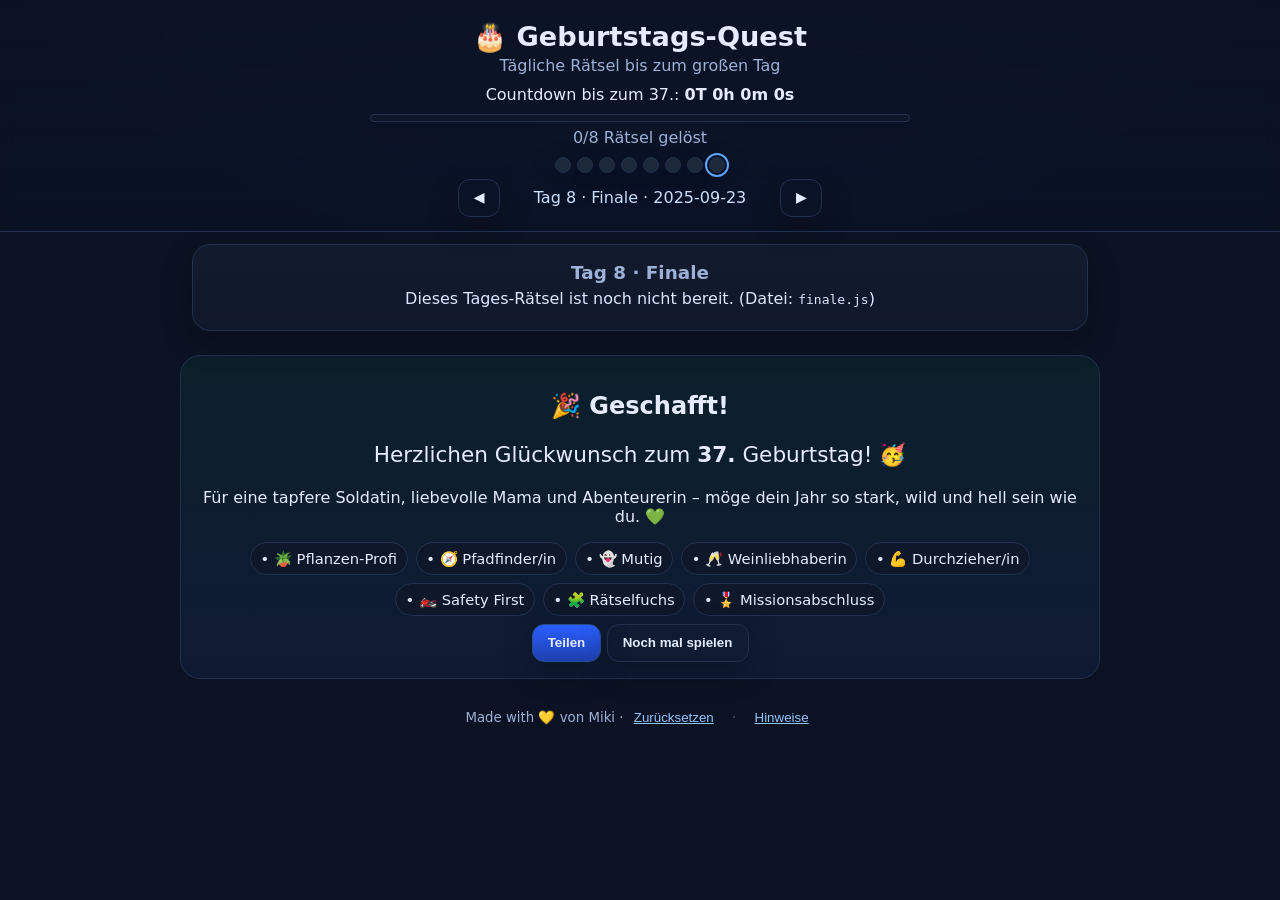
==== index.html @ 7d41eff9 "Add files via upload" ====
<!doctype html>
<html lang="de">
<head>
  <meta charset="utf-8"/>
  <meta name="viewport" content="width=device-width, initial-scale=1, viewport-fit=cover"/>
  <title>🎉 Geburtstags-Quest</title>

  <!-- Globales, responsives Grundlayout -->
  <link rel="stylesheet" href="core/core.css"/>

  <!-- Tages-Stylesheet wird dynamisch gesetzt -->
  <link id="day-style" rel="stylesheet" href="">

  <meta name="theme-color" content="#0b1223">
</head>
<body class="app">
  <header class="topbar">
    <h1>🎂 Geburtstags-Quest</h1>
    <p class="subtitle">Tägliche Rätsel bis zum großen Tag</p>

    <div class="countdown" aria-live="polite">
      <span>Countdown bis zum 37.: </span>
      <strong id="countdown">–</strong>
    </div>

    <div class="progresswrap" aria-hidden="true">
      <div class="progress" id="progress"></div>
    </div>
    <p class="progresslabel">
      <span id="doneCount">0</span>/<span id="totalCount">0</span> Rätsel gelöst
      <span id="devBadge" class="devbadge" hidden>DEV</span>
    </p>

    <nav class="daynav" id="dayNav" aria-label="Tage"></nav>

    <div class="daycontrols">
      <button class="btn ghostbtn" id="prevDay" aria-label="Voriger Tag">◀</button>
      <div id="dayLabel" class="daylabel">–</div>
      <button class="btn ghostbtn" id="nextDay" aria-label="Nächster Tag">▶</button>
    </div>
  </header>

  <main id="dayHost" class="dayhost" role="main"></main>

  <section class="final" id="final" aria-live="polite" hidden>
    <h2>🎉 Geschafft!</h2>
    <p class="bigmsg">Herzlichen Glückwunsch zum <strong>37.</strong> Geburtstag! 🥳</p>
    <p>Für eine tapfere Soldatin, liebevolle Mama und Abenteurerin – möge dein Jahr so stark, wild und hell sein wie du. 💚</p>
    <div class="badgewrap" id="badges"></div>
    <div class="finalbtns">
      <button class="btn primary" id="shareBtn">Teilen</button>
      <button class="btn ghostbtn" id="replayBtn">Noch mal spielen</button>
    </div>
  </section>

  <div id="confetti" aria-hidden="true"></div>

  <footer class="foot">
    <small>
      Made with 💛 von Miki ·
      <button class="link" id="resetBtn">Zurücksetzen</button>
      <span class="sep">·</span>
      <button class="link" id="aboutBtn">Hinweise</button>
    </small>
  </footer>

  <dialog id="about">
    <h3>Hinweise</h3>
    <ul>
      <li>Täglich wird ein neuer Tag freigeschaltet (16.–23.09.).</li>
      <li>Fortschritt bleibt lokal gespeichert.</li>
      <li>Zum Testen: <code>?dev=1</code> an die URL → alle Tage offen.</li>
    </ul>
    <form method="dialog">
      <button class="btn">Okay</button>
    </form>
  </dialog>

  <!-- Kernlogik (ES-Module) -->
  <script type="module" src="core/main.js"></script>
</body>
</html>
---- core/core.css ----
:root{
  --bg:#0b1223; --card:#121A2E; --border:#23314f;
  --text:#E6ECFF; --muted:#9db0d6; --accent:#7dd3fc;
  --ok:#10b981; --warn:#f59e0b; --err:#ef4444;
  --shadow:0 10px 30px rgba(0,0,0,.25);
}

*{box-sizing:border-box}
html,body{height:100%}
body.app{
  margin:0; font-family: ui-rounded, system-ui, -apple-system, Segoe UI, Roboto, Helvetica, Arial, "Apple Color Emoji", "Segoe UI Emoji";
  color:var(--text);
  background: radial-gradient(1200px 800px at 50% -200px, #17203c 0%, #0b1223 60%) fixed;
}

/* Header */
.topbar{
  padding:18px 16px 10px; text-align:center; position:sticky; top:0;
  backdrop-filter:saturate(1.4) blur(8px);
  background:linear-gradient(180deg, rgba(11,18,35,.9), rgba(11,18,35,.6));
  border-bottom:1px solid var(--border); z-index:10
}
.topbar h1{margin:.2rem 0 .2rem; font-size:1.5rem}
.subtitle{margin:0 0 .6rem; color:var(--muted)}
.countdown{margin:.25rem auto .6rem; font-variant-numeric:tabular-nums}
.progresswrap{height:8px; background:#0e162a; border:1px solid var(--border); border-radius:999px; overflow:hidden; max-width:540px; margin:0 auto}
.progress{height:100%; width:0%; background:linear-gradient(90deg, #34d399, #60a5fa)}
.progresslabel{margin:.4rem 0 0; color:var(--muted)}
.devbadge{margin-left:.5rem; font-size:.7rem; color:#111; background:#fef08a; border-radius:6px; padding:.1rem .35rem; font-weight:700}

/* Navigation */
.daynav{display:flex; gap:6px; justify-content:center; margin:10px 0 6px; flex-wrap:wrap}
.daydot{
  width:16px; height:16px; border-radius:999px; border:1px solid var(--border);
  background:#101b34; box-shadow: var(--shadow); position:relative;
}
.daydot.unlocked{background:#1e293b}
.daydot.done{background:#10b981}
.daydot.active{outline:2px solid #60a5fa; outline-offset:2px}
.daydot[aria-label]{cursor:pointer}

.daycontrols{display:flex; align-items:center; justify-content:center; gap:10px; margin-bottom:4px}
.daylabel{min-width:200px; text-align:center; color:#cfe3ff}

/* Host */
.dayhost{padding:12px; max-width:920px; margin:0 auto}
.card{
  background:linear-gradient(180deg, rgba(18,26,46,1), rgba(18,26,46,.7));
  border:1px solid var(--border); border-radius:18px; padding:14px; box-shadow:var(--shadow); position:relative; overflow:hidden;
}
.card h2{margin:.2rem 0 .4rem; font-size:1.15rem}
.card p{margin:.4rem 0 .5rem; color:#dbe6ff}
.hint{color:var(--muted); min-height:1.2em}
.lock{color:var(--muted); text-align:center}

.choice{display:block; padding:.6rem .75rem; background:#0f172a; border:1px solid var(--border); border-radius:12px; margin:.35rem 0; width:100%}

/* Buttons */
.btn{
  appearance:none; border:1px solid var(--border); background:#19223c; color:var(--text);
  padding:.65rem .95rem; border-radius:12px; font-weight:600; cursor:pointer; box-shadow: var(--shadow);
}
.btn:active{transform:translateY(1px)}
.btn.primary{background:linear-gradient(180deg,#2a5fff,#1e40af); border-color:#284b92}
.btn.ghostbtn{background:transparent}
.btn.big{font-size:1.15rem; padding:.9rem 1.2rem}
.btnrow{display:flex; gap:.5rem; flex-wrap:wrap}
.link{background:none; border:0; color:#93c5fd; text-decoration:underline; cursor:pointer}

/* Finale */
.final{
  max-width:920px; margin:12px auto; background:linear-gradient(180deg, rgba(16,185,129,.08), rgba(59,130,246,.08));
  border:1px solid var(--border); border-radius:20px; padding:16px; text-align:center;
}
.bigmsg{font-size:1.35rem}
.badgewrap{display:flex; gap:8px; justify-content:center; flex-wrap:wrap; margin:.5rem 0}
.badge{ padding:.4rem .6rem; border-radius:999px; border:1px solid var(--border); background:#0f172a; font-size:.92rem }

#confetti{position:fixed; inset:0; pointer-events:none; overflow:hidden; z-index:9999}
.confetti{ position:absolute; width:10px; height:14px; border-radius:2px; opacity:.9; animation:fall linear forwards; }
@keyframes fall{ to{ transform:translateY(110vh) rotate(720deg); opacity:1;} }

.foot{padding:16px; text-align:center; color:var(--muted)}
.sep{opacity:.5;margin:0 .5rem}
dialog{ border:1px solid var(--border); background:#0b1223; color:var(--text); border-radius:16px; padding:16px; max-width:560px; }

/* Responsive Tweaks */
@media (min-width:720px){
  .topbar h1{font-size:1.7rem}
  .daylabel{min-width:260px}
}
button, input, .choice{ touch-action:manipulation }
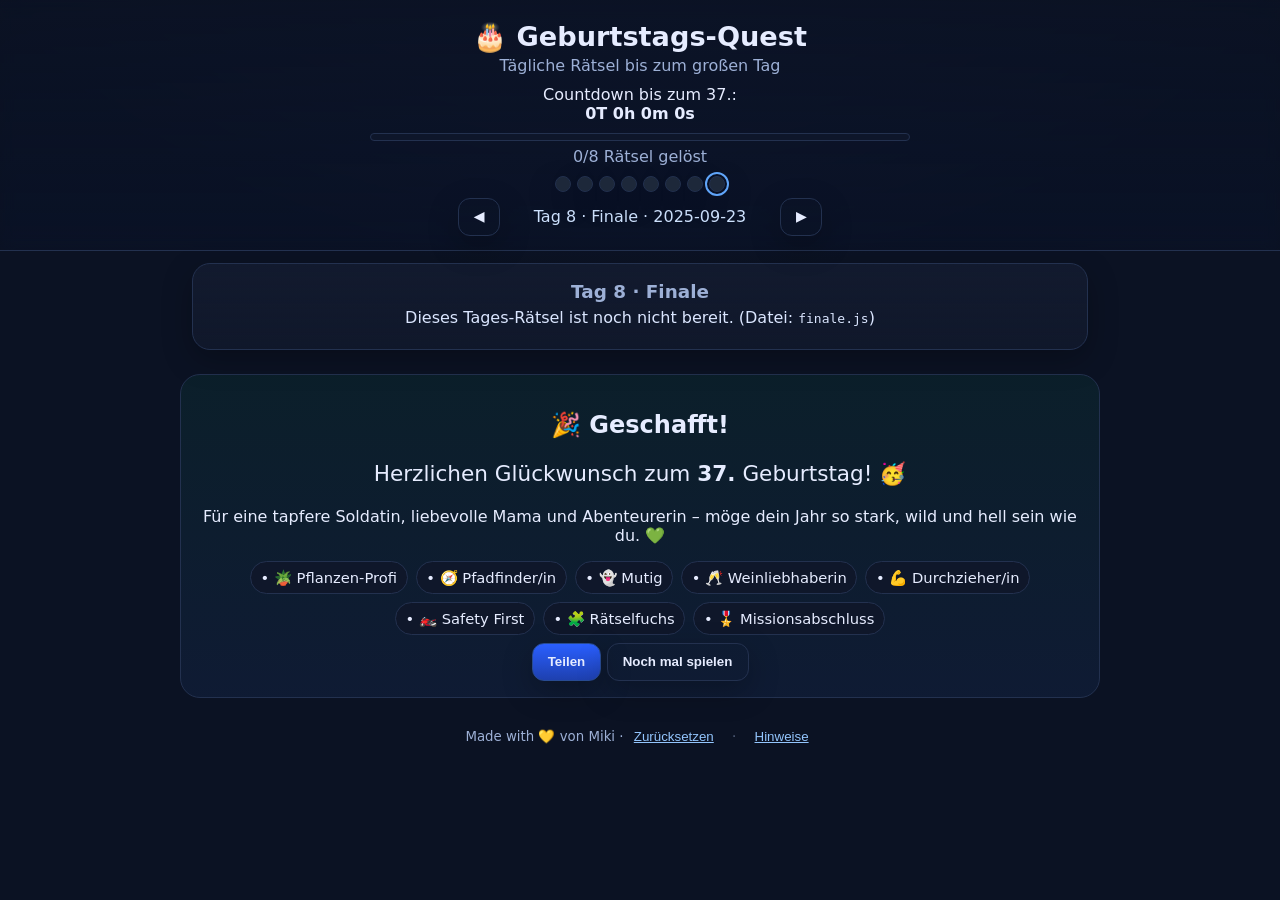
==== commit 783c1ca8: "Add files via upload" ====
--- a/index.html
+++ b/index.html
@@ -20,6 +20,7 @@
 
     <div class="countdown" aria-live="polite">
       <span>Countdown bis zum 37.: </span>
+      <br>
       <strong id="countdown">–</strong>
     </div>
 
@@ -78,5 +79,34 @@
 
   <!-- Kernlogik (ES-Module) -->
   <script type="module" src="core/main.js"></script>
+
+  <script>
+  if ("serviceWorker" in navigator) {
+    // Basis-URL ermitteln (funktioniert auch in Unterordnern/Pages)
+    const base = location.pathname.replace(/\/index\.html$/, "/");
+    const swUrl = base + "sw.js";
+
+    navigator.serviceWorker.register(swUrl).then((reg) => {
+      // Countdown auf neue Version: wenn neuer SW installiert ist und ein Controller existiert
+      reg.addEventListener("updatefound", () => {
+        const nw = reg.installing;
+        nw?.addEventListener("statechange", () => {
+          if (nw.state === "installed" && navigator.serviceWorker.controller) {
+            // sanfter Reload: du kannst hier auch ein „Update verfügbar“-Banner zeigen
+            // navigator.serviceWorker.controller.postMessage("SKIP_WAITING");
+            // location.reload(); // <- automatischer Reload (optional)
+            console.log("Neue Version installiert. Reload für Update.");
+          }
+        });
+      });
+    }).catch((err) => console.warn("SW-Registrierung fehlgeschlagen:", err));
+
+    // Wenn der aktive Controller wechselt (nach skipWaiting), Seite aktualisieren
+    navigator.serviceWorker.addEventListener("controllerchange", () => {
+      // location.reload(); // optional: automatischer Reload
+    });
+  }
+</script>
+
 </body>
 </html>
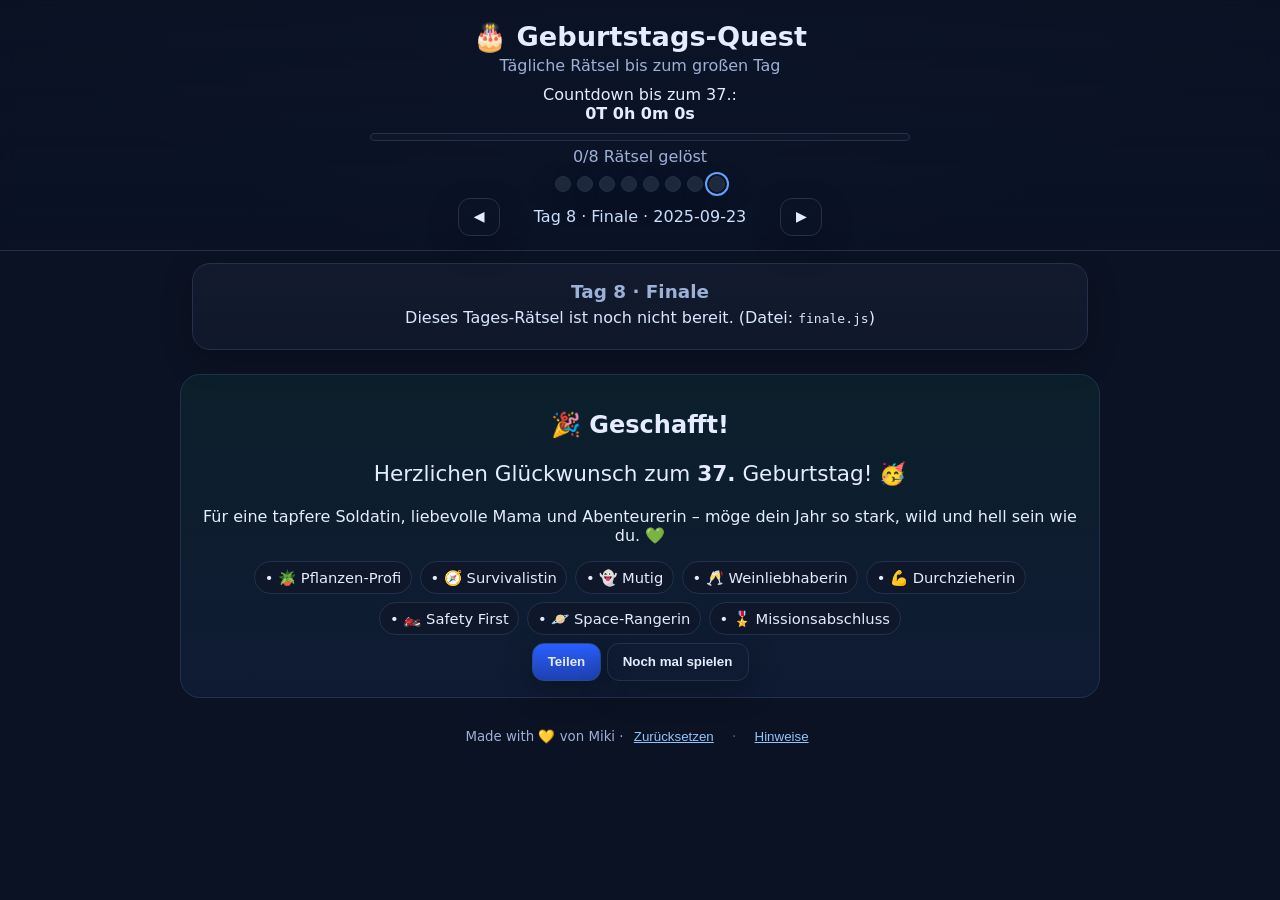
==== commit 44efecc9: "Add files via upload" ====
--- a/index.html
+++ b/index.html
@@ -61,6 +61,7 @@
       Made with 💛 von Miki ·
       <button class="link" id="resetBtn">Zurücksetzen</button>
       <span class="sep">·</span>
+        <span id="sw-version"></span>
       <button class="link" id="aboutBtn">Hinweise</button>
     </small>
   </footer>
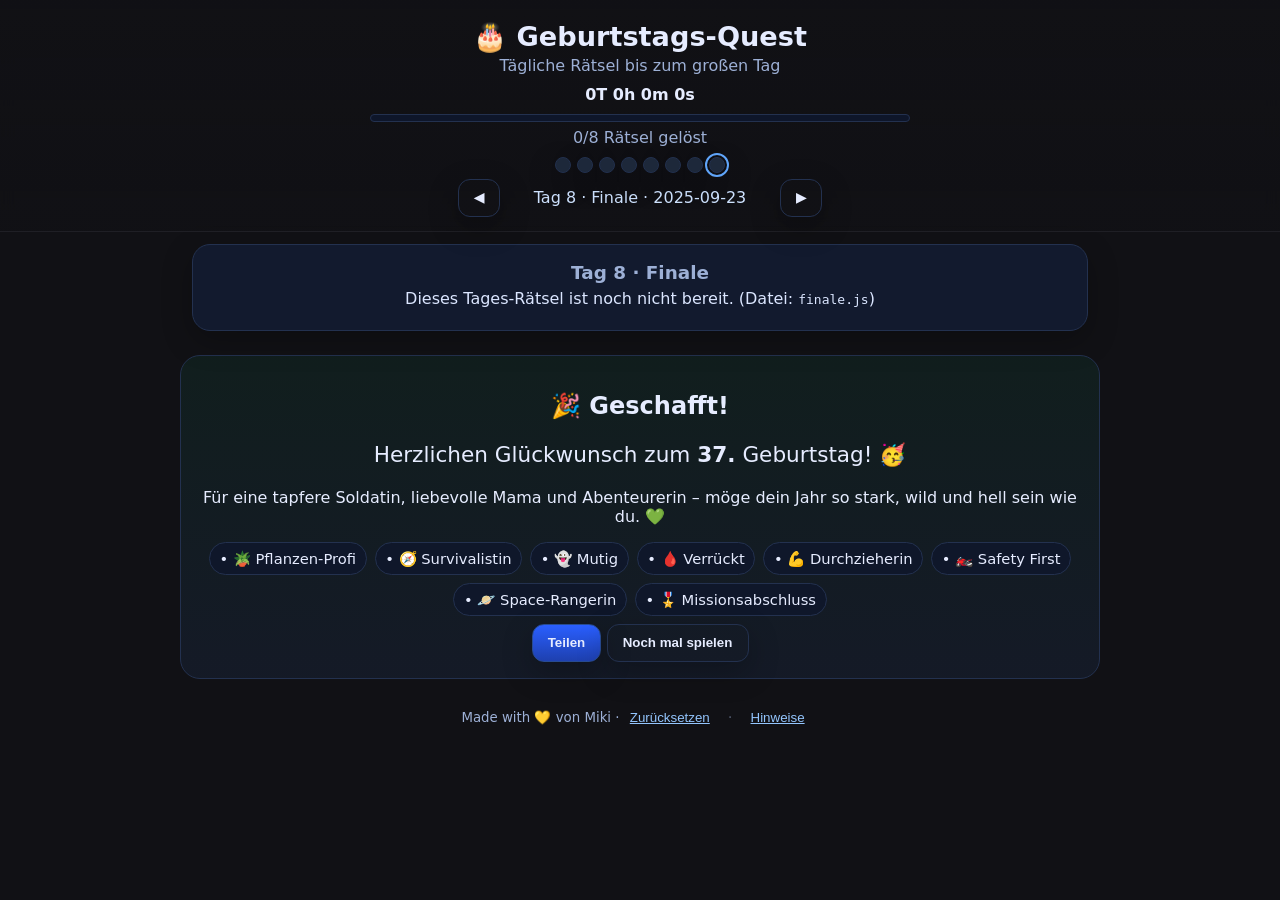
==== commit 80f725a5: "Add files via upload" ====
--- a/index.html
+++ b/index.html
@@ -19,8 +19,6 @@
     <p class="subtitle">Tägliche Rätsel bis zum großen Tag</p>
 
     <div class="countdown" aria-live="polite">
-      <span>Countdown bis zum 37.: </span>
-      <br>
       <strong id="countdown">–</strong>
     </div>
 
@@ -61,9 +59,9 @@
       Made with 💛 von Miki ·
       <button class="link" id="resetBtn">Zurücksetzen</button>
       <span class="sep">·</span>
-        <span id="sw-version"></span>
       <button class="link" id="aboutBtn">Hinweise</button>
     </small>
+    <span id="sw-version"></span>
   </footer>
 
   <dialog id="about">
--- a/core/core.css
+++ b/core/core.css
@@ -10,16 +10,21 @@
 body.app{
   margin:0; font-family: ui-rounded, system-ui, -apple-system, Segoe UI, Roboto, Helvetica, Arial, "Apple Color Emoji", "Segoe UI Emoji";
   color:var(--text);
-  background: radial-gradient(1200px 800px at 50% -200px, #17203c 0%, #0b1223 60%) fixed;
+   background: #111115;
 }
 
 /* Header */
-.topbar{
-  padding:18px 16px 10px; text-align:center; position:sticky; top:0;
+.topbar {
+  padding:18px 16px 10px;
+  text-align:center;
+  position:sticky;
+  top:0;
   backdrop-filter:saturate(1.4) blur(8px);
-  background:linear-gradient(180deg, rgba(11,18,35,.9), rgba(11,18,35,.6));
-  border-bottom:1px solid var(--border); z-index:10
+  background: linear-gradient(180deg, rgba(17,17,21,.95), rgba(17,17,21,.8));
+  border-bottom:1px solid #1f1f25; /* etwas helleres Grau als Kontrast */
+  z-index:10;
 }
+
 .topbar h1{margin:.2rem 0 .2rem; font-size:1.5rem}
 .subtitle{margin:0 0 .6rem; color:var(--muted)}
 .countdown{margin:.25rem auto .6rem; font-variant-numeric:tabular-nums}
@@ -44,10 +49,17 @@
 
 /* Host */
 .dayhost{padding:12px; max-width:920px; margin:0 auto}
-.card{
-  background:linear-gradient(180deg, rgba(18,26,46,1), rgba(18,26,46,.7));
-  border:1px solid var(--border); border-radius:18px; padding:14px; box-shadow:var(--shadow); position:relative; overflow:hidden;
+.card {
+  background: var(--card);
+  border: 1px solid var(--border);
+  border-radius: 18px;
+  padding: 14px;
+  box-shadow: var(--shadow);
+  position: relative;
+  overflow: hidden;
+  transition: transform .2s ease, box-shadow .2s ease;
 }
+
 .card h2{margin:.2rem 0 .4rem; font-size:1.15rem}
 .card p{margin:.4rem 0 .5rem; color:#dbe6ff}
 .hint{color:var(--muted); min-height:1.2em}
@@ -90,3 +102,6 @@
   .daylabel{min-width:260px}
 }
 button, input, .choice{ touch-action:manipulation }
+
+#sw-version { margin-left:.5rem; font-size:.8rem; color:var(--muted); opacity:.85; }
+
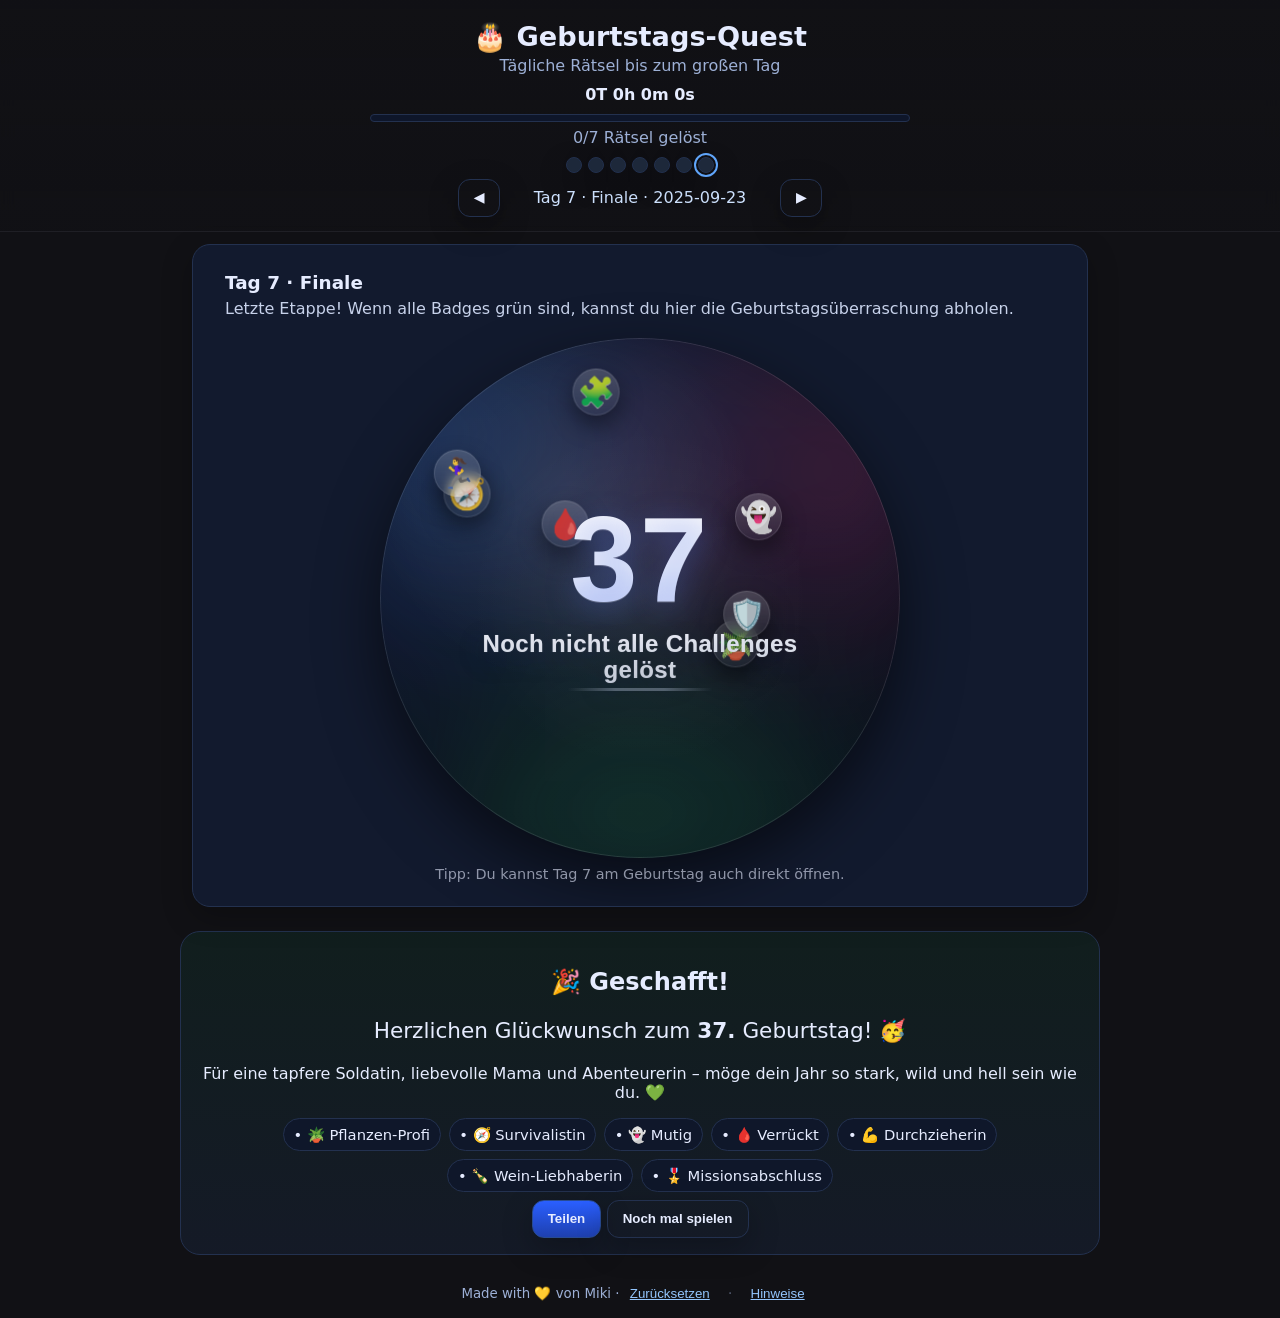
==== commit 8f627c26: "Add files via upload" ====
--- a/index.html
+++ b/index.html
@@ -67,7 +67,7 @@
   <dialog id="about">
     <h3>Hinweise</h3>
     <ul>
-      <li>Täglich wird ein neuer Tag freigeschaltet (16.–23.09.).</li>
+      <li>Täglich wird ein neuer Tag freigeschaltet (17.–23.09.).</li>
       <li>Fortschritt bleibt lokal gespeichert.</li>
       <li>Zum Testen: <code>?dev=1</code> an die URL → alle Tage offen.</li>
     </ul>
--- a/core/core.css
+++ b/core/core.css
@@ -105,3 +105,31 @@
 
 #sw-version { margin-left:.5rem; font-size:.8rem; color:var(--muted); opacity:.85; }
 
+/* Dev-Button im Footer (nur sichtbar mit ?dev=1) */
+.site-footer .dev-autosolve,
+.foot .dev-autosolve,
+footer .dev-autosolve{
+  font: 600 12px/1.2 system-ui,-apple-system,Segoe UI,Roboto,Helvetica,Arial;
+  padding: 6px 10px;
+  border-radius: 999px;
+  background: linear-gradient(180deg, rgba(255,255,255,.14), rgba(255,255,255,.06));
+  color: rgba(255,255,255,.95);
+  border: 1px solid rgba(255,255,255,.18);
+  opacity: .32;
+  transition: opacity .2s, transform .15s;
+  margin-left: auto;
+}
+
+.site-footer .dev-autosolve:hover,
+.foot .dev-autosolve:hover,
+footer .dev-autosolve:hover{ opacity:.85; transform: translateY(-1px); }
+
+.site-footer .dev-autosolve:active,
+.foot .dev-autosolve:active,
+footer .dev-autosolve:active{ transform: translateY(0); opacity:.95; }
+
+@media (max-width:480px){
+  .site-footer .dev-autosolve,
+  .foot .dev-autosolve,
+  footer .dev-autosolve{ font-size:11px; padding:5px 8px; }
+}
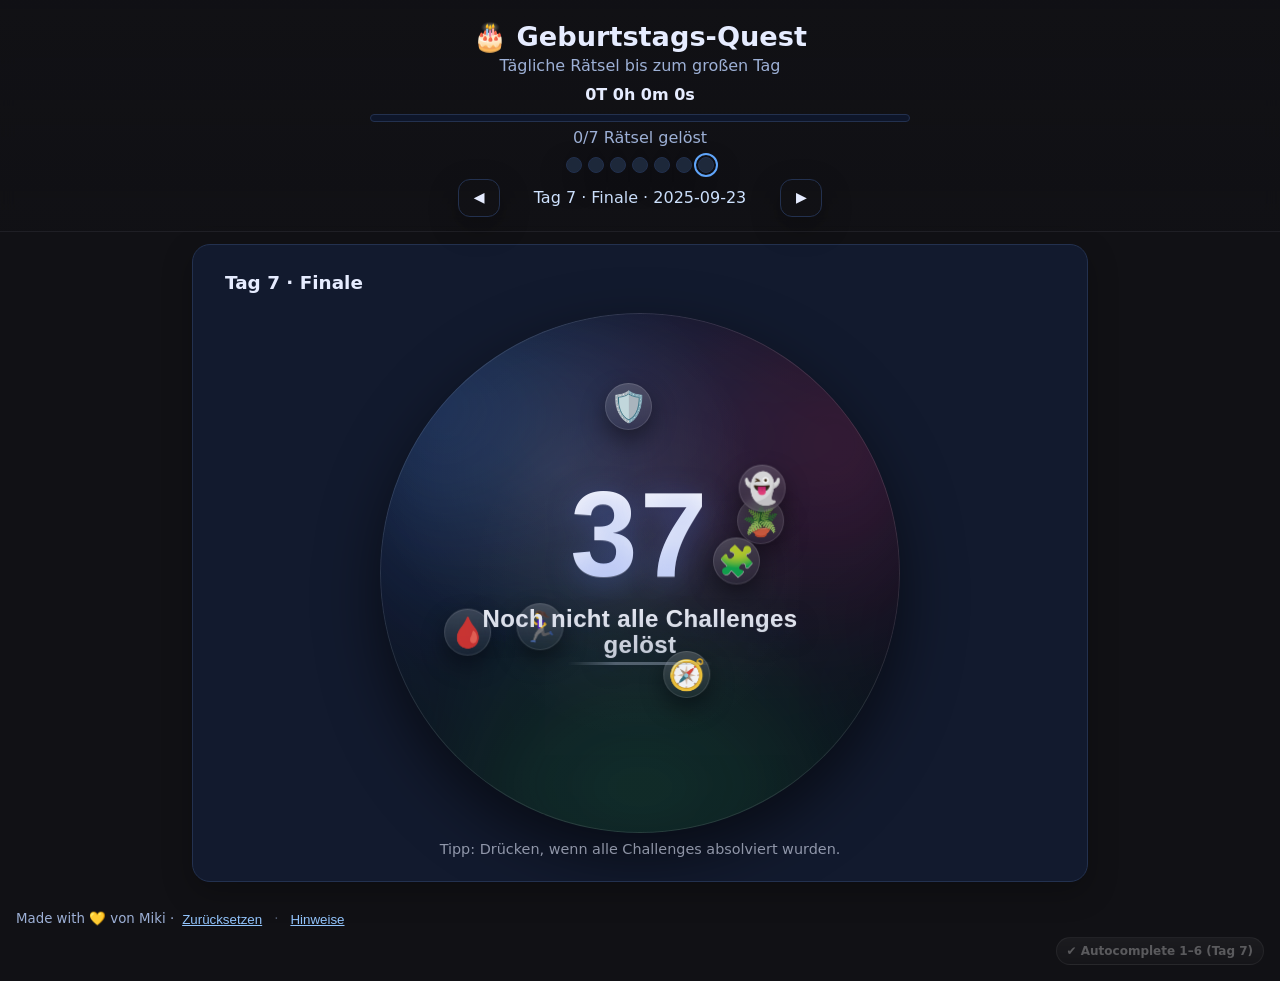
==== commit 2ebc2f87: "Add files via upload" ====
--- a/index.html
+++ b/index.html
@@ -67,9 +67,10 @@
   <dialog id="about">
     <h3>Hinweise</h3>
     <ul>
-      <li>Täglich wird ein neuer Tag freigeschaltet (17.–23.09.).</li>
-      <li>Fortschritt bleibt lokal gespeichert.</li>
-      <li>Zum Testen: <code>?dev=1</code> an die URL → alle Tage offen.</li>
+      <li>Täglich wird ein neuer Tag freigeschaltet (17.09.25 – 23.09.25).</li>
+      <li>Dein Fortschritt bleibt lokal gespeichert.</li>
+      <li>Absolviere alle Challenges und sichere dir am Tag 7 deine Überraschung 😊</li>
+      <li>Viel Erfolg 🍀💖</li>
     </ul>
     <form method="dialog">
       <button class="btn">Okay</button>
--- a/core/core.css
+++ b/core/core.css
@@ -1,54 +1,147 @@
-:root{
-  --bg:#0b1223; --card:#121A2E; --border:#23314f;
-  --text:#E6ECFF; --muted:#9db0d6; --accent:#7dd3fc;
-  --ok:#10b981; --warn:#f59e0b; --err:#ef4444;
-  --shadow:0 10px 30px rgba(0,0,0,.25);
-}
-
-*{box-sizing:border-box}
-html,body{height:100%}
-body.app{
-  margin:0; font-family: ui-rounded, system-ui, -apple-system, Segoe UI, Roboto, Helvetica, Arial, "Apple Color Emoji", "Segoe UI Emoji";
-  color:var(--text);
-   background: #111115;
+:root {
+  --bg: #0b1223;
+  --card: #121A2E;
+  --border: #23314f;
+  --text: #E6ECFF;
+  --muted: #9db0d6;
+  --accent: #7dd3fc;
+  --ok: #10b981;
+  --warn: #f59e0b;
+  --err: #ef4444;
+  --shadow: 0 10px 30px rgba(0, 0, 0, .25);
+}
+
+* {
+  box-sizing: border-box
+}
+
+html,
+body {
+  height: 100%
+}
+
+body.app {
+  margin: 0;
+  font-family: ui-rounded, system-ui, -apple-system, Segoe UI, Roboto, Helvetica, Arial, "Apple Color Emoji", "Segoe UI Emoji";
+  color: var(--text);
+  background: #111115;
 }
 
 /* Header */
 .topbar {
-  padding:18px 16px 10px;
-  text-align:center;
-  position:sticky;
-  top:0;
-  backdrop-filter:saturate(1.4) blur(8px);
-  background: linear-gradient(180deg, rgba(17,17,21,.95), rgba(17,17,21,.8));
-  border-bottom:1px solid #1f1f25; /* etwas helleres Grau als Kontrast */
-  z-index:10;
-}
-
-.topbar h1{margin:.2rem 0 .2rem; font-size:1.5rem}
-.subtitle{margin:0 0 .6rem; color:var(--muted)}
-.countdown{margin:.25rem auto .6rem; font-variant-numeric:tabular-nums}
-.progresswrap{height:8px; background:#0e162a; border:1px solid var(--border); border-radius:999px; overflow:hidden; max-width:540px; margin:0 auto}
-.progress{height:100%; width:0%; background:linear-gradient(90deg, #34d399, #60a5fa)}
-.progresslabel{margin:.4rem 0 0; color:var(--muted)}
-.devbadge{margin-left:.5rem; font-size:.7rem; color:#111; background:#fef08a; border-radius:6px; padding:.1rem .35rem; font-weight:700}
+  padding: 18px 16px 10px;
+  text-align: center;
+  position: sticky;
+  top: 0;
+  backdrop-filter: saturate(1.4) blur(8px);
+  background: linear-gradient(180deg, rgba(17, 17, 21, .95), rgba(17, 17, 21, .8));
+  border-bottom: 1px solid #1f1f25;
+  z-index: 10;
+}
+
+.topbar h1 {
+  margin: .2rem 0 .2rem;
+  font-size: 1.5rem
+}
+
+.subtitle {
+  margin: 0 0 .6rem;
+  color: var(--muted)
+}
+
+.countdown {
+  margin: .25rem auto .6rem;
+  font-variant-numeric: tabular-nums
+}
+
+.progresswrap {
+  height: 8px;
+  background: #0e162a;
+  border: 1px solid var(--border);
+  border-radius: 999px;
+  overflow: hidden;
+  max-width: 540px;
+  margin: 0 auto
+}
+
+.progress {
+  height: 100%;
+  width: 0%;
+  background: linear-gradient(90deg, #34d399, #60a5fa)
+}
+
+.progresslabel {
+  margin: .4rem 0 0;
+  color: var(--muted)
+}
+
+.devbadge {
+  margin-left: .5rem;
+  font-size: .7rem;
+  color: #111;
+  background: #fef08a;
+  border-radius: 6px;
+  padding: .1rem .35rem;
+  font-weight: 700
+}
 
 /* Navigation */
-.daynav{display:flex; gap:6px; justify-content:center; margin:10px 0 6px; flex-wrap:wrap}
-.daydot{
-  width:16px; height:16px; border-radius:999px; border:1px solid var(--border);
-  background:#101b34; box-shadow: var(--shadow); position:relative;
-}
-.daydot.unlocked{background:#1e293b}
-.daydot.done{background:#10b981}
-.daydot.active{outline:2px solid #60a5fa; outline-offset:2px}
-.daydot[aria-label]{cursor:pointer}
-
-.daycontrols{display:flex; align-items:center; justify-content:center; gap:10px; margin-bottom:4px}
-.daylabel{min-width:200px; text-align:center; color:#cfe3ff}
+.daynav {
+  display: flex;
+  gap: 6px;
+  justify-content: center;
+  margin: 10px 0 6px;
+  flex-wrap: wrap
+}
+
+.daydot {
+  width: 16px;
+  height: 16px;
+  border-radius: 999px;
+  border: 1px solid var(--border);
+  background: #101b34;
+  box-shadow: var(--shadow);
+  position: relative;
+}
+
+.daydot.unlocked {
+  background: #1e293b
+}
+
+.daydot.done {
+  background: #10b981
+}
+
+.daydot.active {
+  outline: 2px solid #60a5fa;
+  outline-offset: 2px
+}
+
+.daydot[aria-label] {
+  cursor: pointer
+}
+
+.daycontrols {
+  display: flex;
+  align-items: center;
+  justify-content: center;
+  gap: 10px;
+  margin-bottom: 4px
+}
+
+.daylabel {
+  min-width: 200px;
+  text-align: center;
+  color: #cfe3ff
+}
 
 /* Host */
-.dayhost{padding:12px; max-width:920px; margin:0 auto}
+.dayhost {
+  padding: 12px;
+  max-width: 920px;
+  margin: 0 auto
+}
+
 .card {
   background: var(--card);
   border: 1px solid var(--border);
@@ -60,61 +153,260 @@
   transition: transform .2s ease, box-shadow .2s ease;
 }
 
-.card h2{margin:.2rem 0 .4rem; font-size:1.15rem}
-.card p{margin:.4rem 0 .5rem; color:#dbe6ff}
-.hint{color:var(--muted); min-height:1.2em}
-.lock{color:var(--muted); text-align:center}
-
-.choice{display:block; padding:.6rem .75rem; background:#0f172a; border:1px solid var(--border); border-radius:12px; margin:.35rem 0; width:100%}
+.card h2 {
+  margin: .2rem 0 .4rem;
+  font-size: 1.15rem
+}
+
+.card p {
+  margin: .4rem 0 .5rem;
+  color: #dbe6ff
+}
+
+.hint {
+  color: var(--muted);
+  min-height: 1.2em
+}
+
+.lock {
+  color: var(--muted);
+  text-align: center
+}
+
+.choice {
+  display: block;
+  padding: .6rem .75rem;
+  background: #0f172a;
+  border: 1px solid var(--border);
+  border-radius: 12px;
+  margin: .35rem 0;
+  width: 100%
+}
 
 /* Buttons */
-.btn{
-  appearance:none; border:1px solid var(--border); background:#19223c; color:var(--text);
-  padding:.65rem .95rem; border-radius:12px; font-weight:600; cursor:pointer; box-shadow: var(--shadow);
-}
-.btn:active{transform:translateY(1px)}
-.btn.primary{background:linear-gradient(180deg,#2a5fff,#1e40af); border-color:#284b92}
-.btn.ghostbtn{background:transparent}
-.btn.big{font-size:1.15rem; padding:.9rem 1.2rem}
-.btnrow{display:flex; gap:.5rem; flex-wrap:wrap}
-.link{background:none; border:0; color:#93c5fd; text-decoration:underline; cursor:pointer}
+.btn {
+  appearance: none;
+  border: 1px solid var(--border);
+  background: #19223c;
+  color: var(--text);
+  padding: .65rem .95rem;
+  border-radius: 12px;
+  font-weight: 600;
+  cursor: pointer;
+  box-shadow: var(--shadow);
+}
+
+.btn:active {
+  transform: translateY(1px)
+}
+
+.btn.primary {
+  background: linear-gradient(180deg, #2a5fff, #1e40af);
+  border-color: #284b92
+}
+
+.btn.ghostbtn {
+  background: transparent
+}
+
+.btn.big {
+  font-size: 1.15rem;
+  padding: .9rem 1.2rem
+}
+
+.btnrow {
+  display: flex;
+  gap: .5rem;
+  flex-wrap: wrap
+}
+
+.link {
+  background: none;
+  border: 0;
+  color: #93c5fd;
+  text-decoration: underline;
+  cursor: pointer
+}
 
 /* Finale */
-.final{
-  max-width:920px; margin:12px auto; background:linear-gradient(180deg, rgba(16,185,129,.08), rgba(59,130,246,.08));
-  border:1px solid var(--border); border-radius:20px; padding:16px; text-align:center;
-}
-.bigmsg{font-size:1.35rem}
-.badgewrap{display:flex; gap:8px; justify-content:center; flex-wrap:wrap; margin:.5rem 0}
-.badge{ padding:.4rem .6rem; border-radius:999px; border:1px solid var(--border); background:#0f172a; font-size:.92rem }
-
-#confetti{position:fixed; inset:0; pointer-events:none; overflow:hidden; z-index:9999}
-.confetti{ position:absolute; width:10px; height:14px; border-radius:2px; opacity:.9; animation:fall linear forwards; }
-@keyframes fall{ to{ transform:translateY(110vh) rotate(720deg); opacity:1;} }
-
-.foot{padding:16px; text-align:center; color:var(--muted)}
-.sep{opacity:.5;margin:0 .5rem}
-dialog{ border:1px solid var(--border); background:#0b1223; color:var(--text); border-radius:16px; padding:16px; max-width:560px; }
+.final {
+  max-width: 920px;
+  margin: 12px auto;
+  background: linear-gradient(180deg, rgba(16, 185, 129, .08), rgba(59, 130, 246, .08));
+  border: 1px solid var(--border);
+  border-radius: 20px;
+  padding: 16px;
+  text-align: center;
+}
+
+.bigmsg {
+  font-size: 1.35rem
+}
+
+.badgewrap {
+  display: flex;
+  gap: 8px;
+  justify-content: center;
+  flex-wrap: wrap;
+  margin: .5rem 0
+}
+
+.badge {
+  padding: .4rem .6rem;
+  border-radius: 999px;
+  border: 1px solid var(--border);
+  background: #0f172a;
+  font-size: .92rem
+}
+
+#confetti {
+  position: fixed;
+  inset: 0;
+  pointer-events: none;
+  overflow: hidden;
+  z-index: 9999
+}
+
+.confetti {
+  position: absolute;
+  width: 10px;
+  height: 14px;
+  border-radius: 2px;
+  opacity: .9;
+  animation: fall linear forwards;
+}
+
+@keyframes fall {
+  to {
+    transform: translateY(110vh) rotate(720deg);
+    opacity: 1;
+  }
+}
+
+/* ==== Footer: responsive Grid ==== */
+.foot {
+  padding: 16px;
+  color: var(--muted);
+
+  display: grid;
+  align-items: center;
+  gap: 8px 12px;
+  grid-template-columns: 1fr auto;
+  grid-template-areas: "brand meta";
+}
+
+.foot>small {
+  grid-area: brand;
+  display: flex;
+  flex-wrap: wrap;
+  align-items: center;
+  gap: 8px;
+  line-height: 1.4;
+}
+
+.foot .sep {
+  opacity: .45;
+  margin: 0 .25rem;
+}
+
+#sw-version {
+  grid-area: meta;
+  justify-self: end;
+  margin-left: .5rem;
+  font-size: .8rem;
+  opacity: .85;
+}
+
+.foot>.dev-autosolve {
+  grid-column: 2;
+  justify-self: end;
+  margin-left: 8px;
+}
+
+.foot .link {
+  background: none;
+  border: 0;
+  color: #93c5fd;
+  text-decoration: underline;
+  cursor: pointer;
+  padding: 0;
+}
+
+@media (min-width:600px) {
+  .foot>small {
+    justify-content: flex-start;
+  }
+}
+
+@media (max-width:599.98px) {
+  .foot {
+    text-align: center;
+    grid-template-columns: 1fr;
+    grid-template-areas:
+      "brand"
+      "meta";
+  }
+
+  .foot>small {
+    justify-content: center;
+  }
+
+  #sw-version {
+    justify-self: center;
+    margin-left: 0;
+  }
+
+  .foot>.dev-autosolve {
+    justify-self: center;
+    margin-left: 0;
+  }
+}
+
+dialog {
+  border: 1px solid var(--border);
+  background: #0b1223;
+  color: var(--text);
+  border-radius: 16px;
+  padding: 16px;
+  max-width: 560px;
+}
+
+dialog ul {
+  padding-left: 1.1rem;
+}
+
+dialog li {
+  margin: .4rem 0;
+}
+
 
 /* Responsive Tweaks */
-@media (min-width:720px){
-  .topbar h1{font-size:1.7rem}
-  .daylabel{min-width:260px}
-}
-button, input, .choice{ touch-action:manipulation }
-
-#sw-version { margin-left:.5rem; font-size:.8rem; color:var(--muted); opacity:.85; }
+@media (min-width:720px) {
+  .topbar h1 {
+    font-size: 1.7rem
+  }
+
+  .daylabel {
+    min-width: 260px
+  }
+}
+
+button,
+input,
+.choice {
+  touch-action: manipulation
+}
 
 /* Dev-Button im Footer (nur sichtbar mit ?dev=1) */
 .site-footer .dev-autosolve,
 .foot .dev-autosolve,
-footer .dev-autosolve{
-  font: 600 12px/1.2 system-ui,-apple-system,Segoe UI,Roboto,Helvetica,Arial;
+footer .dev-autosolve {
+  font: 600 12px/1.2 system-ui, -apple-system, Segoe UI, Roboto, Helvetica, Arial;
   padding: 6px 10px;
   border-radius: 999px;
-  background: linear-gradient(180deg, rgba(255,255,255,.14), rgba(255,255,255,.06));
-  color: rgba(255,255,255,.95);
-  border: 1px solid rgba(255,255,255,.18);
+  background: linear-gradient(180deg, rgba(255, 255, 255, .14), rgba(255, 255, 255, .06));
+  color: rgba(255, 255, 255, .95);
+  border: 1px solid rgba(255, 255, 255, .18);
   opacity: .32;
   transition: opacity .2s, transform .15s;
   margin-left: auto;
@@ -122,14 +414,60 @@
 
 .site-footer .dev-autosolve:hover,
 .foot .dev-autosolve:hover,
-footer .dev-autosolve:hover{ opacity:.85; transform: translateY(-1px); }
+footer .dev-autosolve:hover {
+  opacity: .85;
+  transform: translateY(-1px);
+}
 
 .site-footer .dev-autosolve:active,
 .foot .dev-autosolve:active,
-footer .dev-autosolve:active{ transform: translateY(0); opacity:.95; }
-
-@media (max-width:480px){
+footer .dev-autosolve:active {
+  transform: translateY(0);
+  opacity: .95;
+}
+
+@media (max-width:480px) {
+
   .site-footer .dev-autosolve,
   .foot .dev-autosolve,
-  footer .dev-autosolve{ font-size:11px; padding:5px 8px; }
-}
+  footer .dev-autosolve {
+    font-size: 11px;
+    padding: 5px 8px;
+  }
+}
+
+
+/* ===== Mobile (<=480px): Footer-Items untereinander & mittig ===== */
+@media (max-width:480px){
+  .foot{
+    /* einspaltiges Grid mit benannten Reihen in gewünschter Reihenfolge */
+    grid-template-columns: 1fr;
+    grid-template-areas:
+      "brand"
+      "reset"
+      "about"
+      "auto";
+    text-align:center;
+  }
+
+  /* Trick: macht die Kinder von <small> zu direkten Grid-Items */
+  .foot > small{ display: contents; }
+
+  /* 1) "Made with …" (Textknoten) landet automatisch in der ersten Zelle ("brand") */
+  /* 2) Buttons gezielt in Reihen platzieren */
+  #resetBtn{ grid-area: reset; justify-self:center; display:inline-block; }
+  #aboutBtn{ grid-area: about; justify-self:center; display:inline-block; }
+
+  /* Trenner-Punkte ausblenden */
+  .foot .sep{ display:none; }
+
+  /* Autocomplete-Button (wird per JS als .dev-autosolve direkt in <footer> gehängt) */
+  .foot > .dev-autosolve{
+    grid-area: auto;
+    justify-self:center;
+    margin-left:0;
+  }
+
+  /* SW-Version auf sehr kleinen Screens ausblenden (optional) */
+  #sw-version{ display:none; }
+}
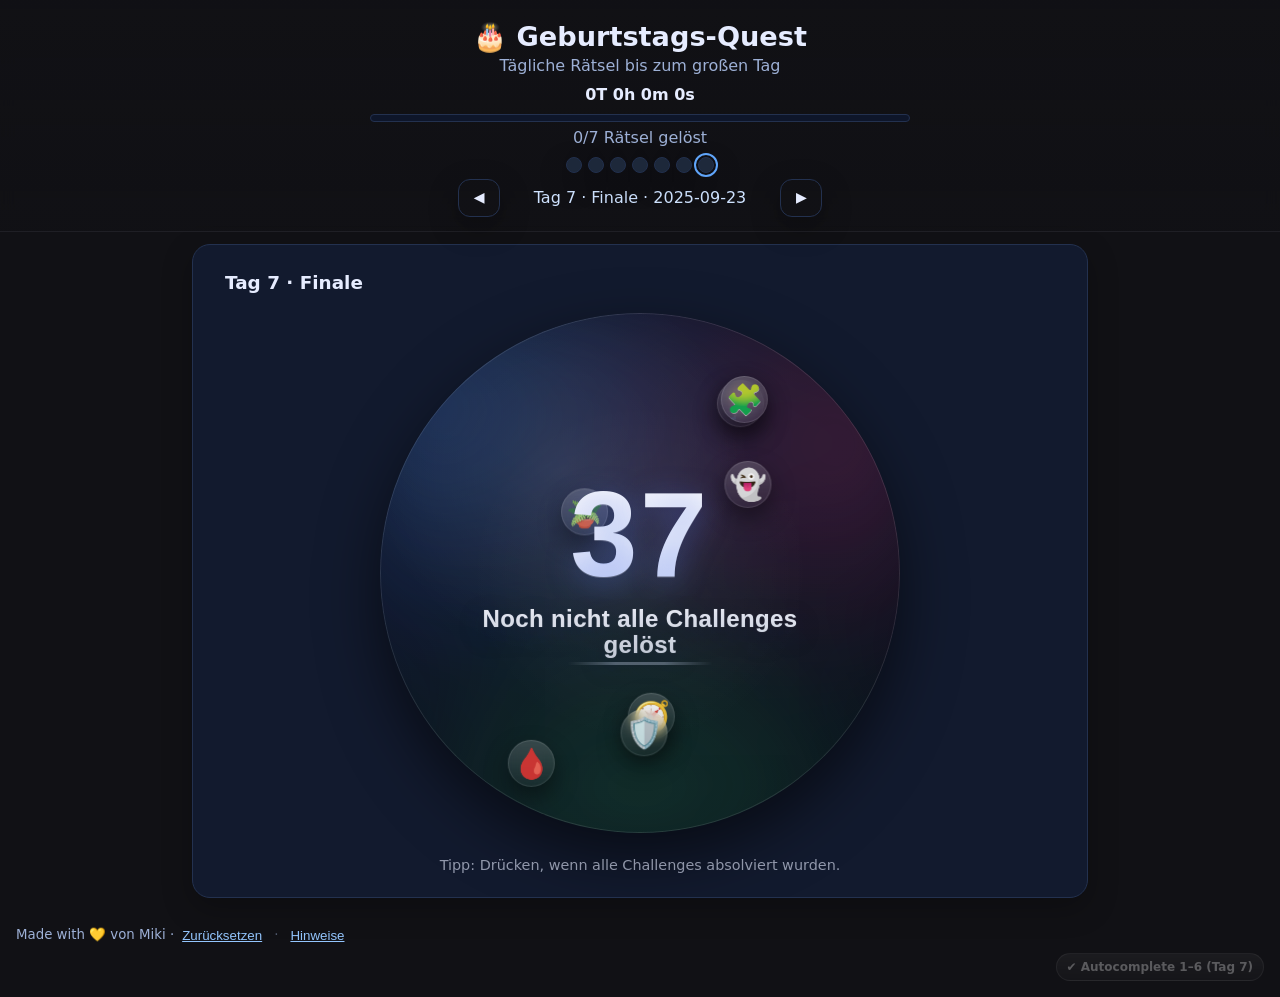
==== commit 35f754a4: "Add files via upload" ====
--- a/index.html
+++ b/index.html
@@ -45,6 +45,10 @@
     <h2>🎉 Geschafft!</h2>
     <p class="bigmsg">Herzlichen Glückwunsch zum <strong>37.</strong> Geburtstag! 🥳</p>
     <p>Für eine tapfere Soldatin, liebevolle Mama und Abenteurerin – möge dein Jahr so stark, wild und hell sein wie du. 💚</p>
+    <p>Ich freue mich noch auf so viele wunderbare Momente in unserem Leben und bin jeden Tag aufs neue Dankbar für dich, das wir uns gefunden haben und 
+      und das wir diese außergewöhnliche perfekte Freundschaft führen.
+    </p>
+    <p>Ich bin stolz auf dich und ich werde dich immer Lieben. 💖</p>
     <div class="badgewrap" id="badges"></div>
     <div class="finalbtns">
       <button class="btn primary" id="shareBtn">Teilen</button>
--- a/core/core.css
+++ b/core/core.css
@@ -440,34 +440,35 @@
 /* ===== Mobile (<=480px): Footer-Items untereinander & mittig ===== */
 @media (max-width:480px){
   .foot{
-    /* einspaltiges Grid mit benannten Reihen in gewünschter Reihenfolge */
     grid-template-columns: 1fr;
     grid-template-areas:
       "brand"
+      "meta"   /* Version bekommt eine eigene Zeile */
       "reset"
       "about"
       "auto";
-    text-align:center;
-  }
-
-  /* Trick: macht die Kinder von <small> zu direkten Grid-Items */
+    text-align: center;
+  }
+
+  /* Kinder von <small> direkt als Grid-Items behandeln */
   .foot > small{ display: contents; }
 
-  /* 1) "Made with …" (Textknoten) landet automatisch in der ersten Zelle ("brand") */
-  /* 2) Buttons gezielt in Reihen platzieren */
-  #resetBtn{ grid-area: reset; justify-self:center; display:inline-block; }
-  #aboutBtn{ grid-area: about; justify-self:center; display:inline-block; }
-
-  /* Trenner-Punkte ausblenden */
-  .foot .sep{ display:none; }
-
-  /* Autocomplete-Button (wird per JS als .dev-autosolve direkt in <footer> gehängt) */
+  #resetBtn{ grid-area: reset; justify-self: center; display: inline-block; }
+  #aboutBtn{ grid-area: about; justify-self: center; display: inline-block; }
+
+  .foot .sep{ display: none; }
+
   .foot > .dev-autosolve{
     grid-area: auto;
-    justify-self:center;
-    margin-left:0;
-  }
-
-  /* SW-Version auf sehr kleinen Screens ausblenden (optional) */
-  #sw-version{ display:none; }
-}
+    justify-self: center;
+    margin-left: 0;
+  }
+
+  /* WICHTIG: Version wieder anzeigen und einordnen */
+  #sw-version{
+    grid-area: meta;
+    display: block;        /* war vorher display:none */
+    justify-self: center;  /* mittig statt rechts */
+    margin-left: 0;
+  }
+}
